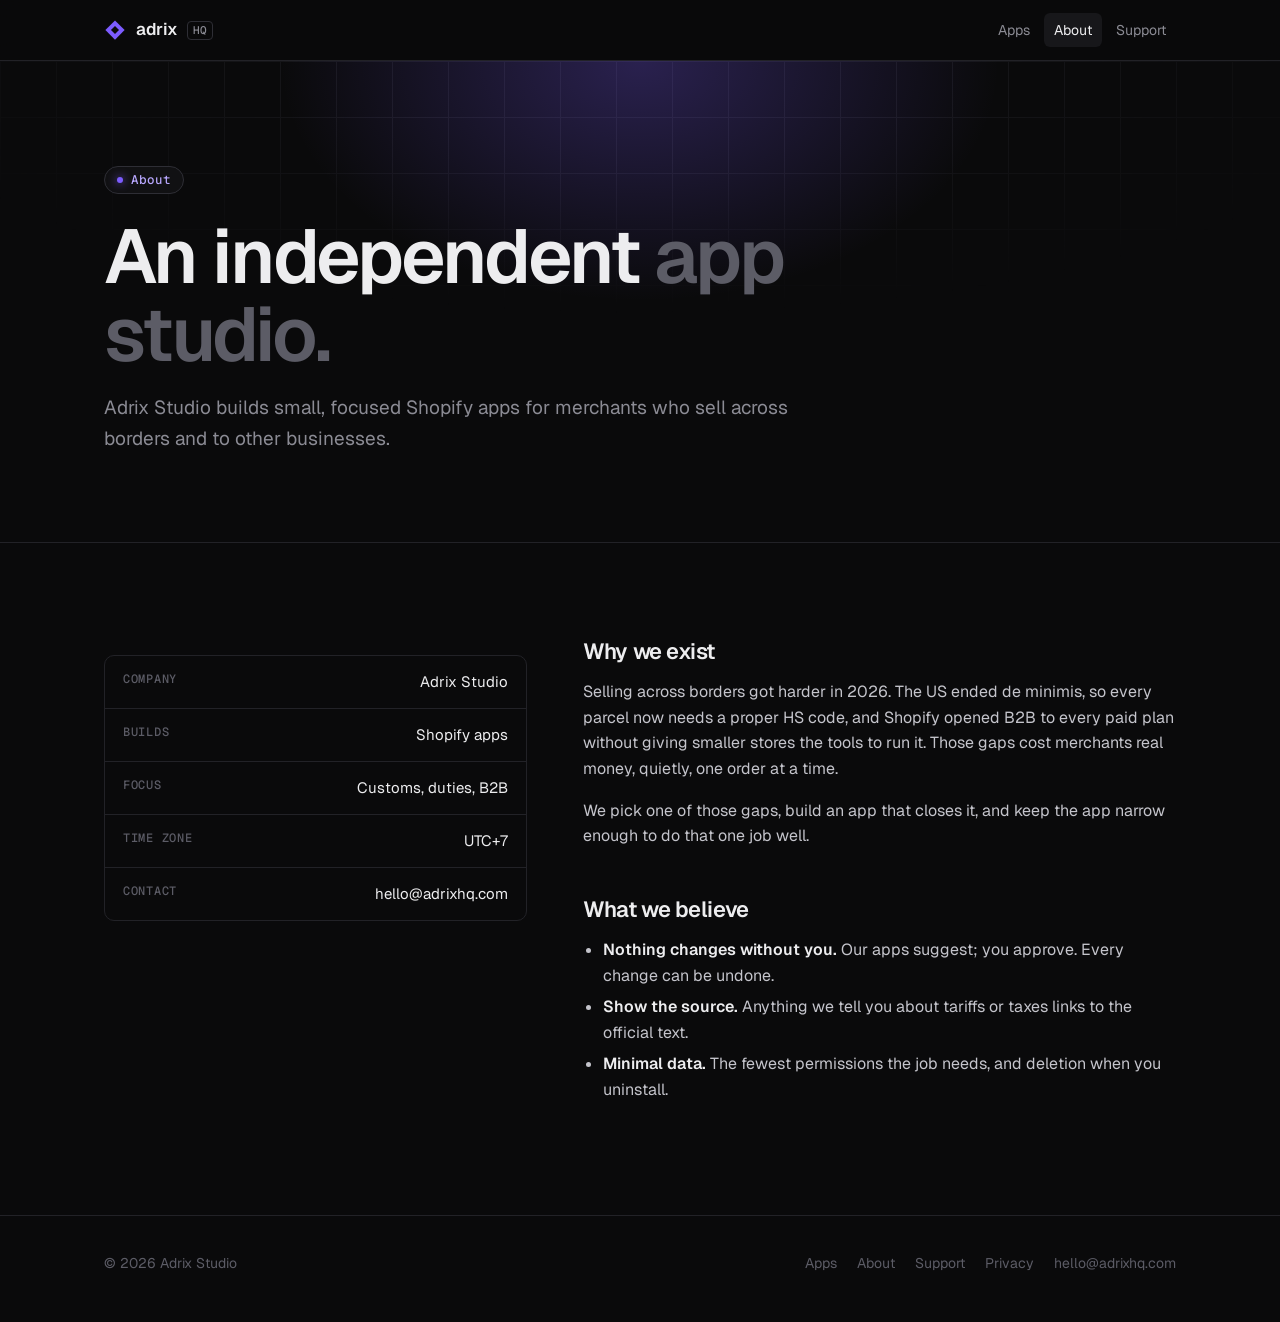
==== about/index.html @ ab9d9ade "Rebrand: dark Geist design, full menu, Apps, About and Support pages Replaces the default serif-on-c" ====
<!doctype html>
<html lang="en">
<head>
<meta charset="utf-8">
<meta name="viewport" content="width=device-width, initial-scale=1">
<title>About — Adrix</title>
<meta name="description" content="Adrix Studio is an independent studio building focused Shopify apps for cross-border and B2B merchants.">
<meta name="theme-color" content="#0a0a0b">
<link rel="icon" href="/favicon.svg" type="image/svg+xml">
<link rel="canonical" href="https://adrixhq.com/about/">
<meta property="og:title" content="About Adrix">
<meta property="og:description" content="Adrix Studio is an independent studio building focused Shopify apps for cross-border and B2B merchants.">
<meta property="og:url" content="https://adrixhq.com/about/">
<link rel="preconnect" href="https://fonts.googleapis.com">
<link rel="preconnect" href="https://fonts.gstatic.com" crossorigin>
<link href="https://fonts.googleapis.com/css2?family=Geist:wght@400;500;600&family=Geist+Mono:wght@500&display=swap" rel="stylesheet">
<link rel="stylesheet" href="/style.css">
</head>
<body><header class="site-header">
  <div class="wrap">
    <a class="logo" href="/"><svg viewBox="0 0 24 24" aria-hidden="true"><path d="M12 1.5 22.5 12 12 22.5 1.5 12Z" fill="#7c5cff"/><path d="M12 7.6 16.4 12 12 16.4 7.6 12Z" fill="#0a0a0b"/></svg>adrix<span class="hq">HQ</span></a>
    <nav class="nav">
      <a href="/apps/">Apps</a>
      <a href="/about/" aria-current="page">About</a>
      <a href="/support/">Support</a>
    </nav>
  </div>
</header>
<main>
<div class="hero">
  <div class="wrap">
    <span class="eyebrow">About</span>
    <h1>An independent <span class="dim">app studio.</span></h1>
    <p class="lede">Adrix Studio builds small, focused Shopify apps for merchants who sell across borders and to other businesses.</p>
  </div>
</div>
<section>
  <div class="wrap about-grid">
    <dl class="facts">
      <div><dt>Company</dt><dd>Adrix Studio</dd></div>
      <div><dt>Builds</dt><dd>Shopify apps</dd></div>
      <div><dt>Focus</dt><dd>Customs, duties, B2B</dd></div>
      <div><dt>Time zone</dt><dd>UTC+7</dd></div>
      <div><dt>Contact</dt><dd><a href="mailto:hello@adrixhq.com">hello@adrixhq.com</a></dd></div>
    </dl>
    <div class="prose">
      <h2 style="margin-top:0">Why we exist</h2>
      <p>Selling across borders got harder in 2026. The US ended de minimis, so every parcel now needs a proper HS code, and Shopify opened B2B to every paid plan without giving smaller stores the tools to run it. Those gaps cost merchants real money, quietly, one order at a time.</p>
      <p>We pick one of those gaps, build an app that closes it, and keep the app narrow enough to do that one job well.</p>
      <h2>What we believe</h2>
      <ul>
        <li><strong>Nothing changes without you.</strong> Our apps suggest; you approve. Every change can be undone.</li>
        <li><strong>Show the source.</strong> Anything we tell you about tariffs or taxes links to the official text.</li>
        <li><strong>Minimal data.</strong> The fewest permissions the job needs, and deletion when you uninstall.</li>
      </ul>
    </div>
  </div>
</section>
</main>
<footer class="site-footer">
  <div class="wrap">
    <span>© 2026 Adrix Studio</span>
    <nav>
      <a href="/apps/">Apps</a>
      <a href="/about/">About</a>
      <a href="/support/">Support</a>
      <a href="/privacy/hs-duty-check/">Privacy</a>
      <a href="mailto:hello@adrixhq.com">hello@adrixhq.com</a>
    </nav>
  </div>
</footer>
</body>
</html>
---- style.css ----
/* Adrix — dark-first, one electric accent, Geist + Geist Mono.
   Tokens first; every color on the site comes from here. */
:root {
  --bg: #0a0a0b;
  --surface: #111113;
  --surface-2: #17171a;
  --line: #222227;
  --line-strong: #2e2e35;
  --ink: #ededef;
  --muted: #8b8b94;
  --faint: #5c5c66;
  --accent: #7c5cff;
  --accent-ink: #b9a8ff;
  --accent-glow: rgba(124, 92, 255, 0.28);
  --ok: #3dd68c;
  --warn: #f5a524;
  --bad: #f2555a;
  --radius: 10px;
  --max: 1120px;
  --sans: "Geist", ui-sans-serif, system-ui, -apple-system, "Segoe UI", sans-serif;
  --mono: "Geist Mono", ui-monospace, "SF Mono", Menlo, monospace;
  color-scheme: dark;
}

* { box-sizing: border-box; }
html { -webkit-text-size-adjust: 100%; }

body {
  margin: 0;
  background: var(--bg);
  color: var(--ink);
  font: 16px/1.6 var(--sans);
  -webkit-font-smoothing: antialiased;
}

a { color: inherit; text-decoration: none; }
::selection { background: var(--accent); color: #fff; }

.wrap {
  max-width: var(--max);
  margin: 0 auto;
  padding: 0 24px;
}

/* ---------- header ---------- */
.site-header {
  position: sticky;
  top: 0;
  z-index: 10;
  background: rgba(10, 10, 11, 0.72);
  backdrop-filter: saturate(160%) blur(12px);
  -webkit-backdrop-filter: saturate(160%) blur(12px);
  border-bottom: 1px solid var(--line);
}
.site-header .wrap {
  display: flex;
  align-items: center;
  justify-content: space-between;
  height: 60px;
}
.logo {
  display: inline-flex;
  align-items: center;
  gap: 10px;
  font-weight: 600;
  font-size: 17px;
  letter-spacing: -0.02em;
}
.logo svg { width: 22px; height: 22px; }
.logo .hq {
  font: 500 11px/1 var(--mono);
  color: var(--muted);
  border: 1px solid var(--line-strong);
  border-radius: 4px;
  padding: 3px 5px;
}
.nav { display: flex; gap: 4px; }
.nav a {
  font-size: 14px;
  color: var(--muted);
  padding: 6px 10px;
  border-radius: 6px;
  transition: color .15s, background .15s;
}
.nav a:hover, .nav a[aria-current="page"] { color: var(--ink); background: var(--surface-2); }

/* ---------- hero ---------- */
.hero {
  position: relative;
  padding: 104px 0 88px;
  overflow: hidden;
  border-bottom: 1px solid var(--line);
}
.hero::before {
  /* hairline grid, fading out from the top */
  content: "";
  position: absolute;
  inset: 0;
  background-image:
    linear-gradient(var(--line) 1px, transparent 1px),
    linear-gradient(90deg, var(--line) 1px, transparent 1px);
  background-size: 56px 56px;
  mask-image: radial-gradient(ellipse 80% 70% at 50% 0%, #000 30%, transparent 75%);
  -webkit-mask-image: radial-gradient(ellipse 80% 70% at 50% 0%, #000 30%, transparent 75%);
  opacity: .55;
  pointer-events: none;
}
.hero::after {
  content: "";
  position: absolute;
  top: -240px;
  left: 50%;
  width: 720px;
  height: 480px;
  transform: translateX(-50%);
  background: radial-gradient(closest-side, var(--accent-glow), transparent);
  pointer-events: none;
}
.hero .wrap { position: relative; z-index: 1; }

.eyebrow {
  display: inline-flex;
  align-items: center;
  gap: 8px;
  font: 500 12.5px/1 var(--mono);
  color: var(--accent-ink);
  border: 1px solid var(--line-strong);
  background: var(--surface);
  border-radius: 999px;
  padding: 7px 12px;
}
.eyebrow::before {
  content: "";
  width: 6px;
  height: 6px;
  border-radius: 50%;
  background: var(--accent);
  box-shadow: 0 0 10px var(--accent);
}

h1, h2, h3 { letter-spacing: -0.035em; font-weight: 600; margin: 0; }
h1 {
  font-size: clamp(40px, 7vw, 76px);
  line-height: 1.02;
  margin: 24px 0 20px;
  max-width: 15ch;
}
h1 .dim { color: var(--faint); }
h2 { font-size: clamp(28px, 4vw, 40px); line-height: 1.1; }
h3 { font-size: 17px; letter-spacing: -0.015em; line-height: 1.3; }

.lede {
  font-size: clamp(17px, 2vw, 19px);
  color: var(--muted);
  max-width: 58ch;
  margin: 0;
}

.actions { display: flex; flex-wrap: wrap; gap: 12px; margin-top: 36px; }
.btn {
  display: inline-flex;
  align-items: center;
  gap: 8px;
  height: 42px;
  padding: 0 18px;
  border-radius: 8px;
  font-size: 15px;
  font-weight: 500;
  border: 1px solid var(--line-strong);
  background: var(--surface);
  transition: border-color .15s, background .15s, transform .15s;
}
.btn:hover { border-color: var(--faint); background: var(--surface-2); }
.btn-primary {
  background: var(--ink);
  color: var(--bg);
  border-color: var(--ink);
}
.btn-primary:hover { background: #fff; border-color: #fff; }
.btn .arrow { transition: transform .15s; }
.btn:hover .arrow { transform: translateX(3px); }

/* ---------- terminal card ---------- */
.term {
  margin-top: 64px;
  border: 1px solid var(--line-strong);
  border-radius: 12px;
  background: linear-gradient(180deg, var(--surface-2), var(--surface));
  box-shadow: 0 30px 80px -30px rgba(0, 0, 0, .8), 0 0 0 1px rgba(255, 255, 255, .02) inset;
  font: 13.5px/1.7 var(--mono);
  overflow: hidden;
}
.term-bar {
  display: flex;
  align-items: center;
  gap: 8px;
  padding: 11px 14px;
  border-bottom: 1px solid var(--line);
  color: var(--faint);
  font-size: 12px;
}
.term-bar i { width: 10px; height: 10px; border-radius: 50%; background: var(--line-strong); }
.term-bar span { margin-left: 8px; }
.term-body { padding: 18px 20px 20px; overflow-x: auto; }
.term-row {
  display: grid;
  grid-template-columns: 1fr auto auto;
  gap: 24px;
  white-space: nowrap;
  padding: 2px 0;
}
.term-row .code { color: var(--muted); }
.term-row b { font-weight: 500; text-align: right; min-width: 4ch; }
.term .prompt { color: var(--faint); }
.term .prompt::before { content: "$ "; color: var(--accent); }
.term hr { border: 0; border-top: 1px dashed var(--line-strong); margin: 10px 0; }

.st { display: inline-flex; align-items: center; gap: 8px; }
.st::before { content: ""; width: 7px; height: 7px; border-radius: 2px; background: var(--faint); }
.st.ok::before { background: var(--ok); }
.st.warn::before { background: var(--warn); }
.st.bad::before { background: var(--bad); }
.st.ok { color: var(--ok); }
.st.warn { color: var(--warn); }
.st.bad { color: var(--bad); }

/* ---------- sections ---------- */
section { padding: 96px 0; border-bottom: 1px solid var(--line); }
.label {
  font: 500 12.5px/1 var(--mono);
  color: var(--accent-ink);
  text-transform: uppercase;
  letter-spacing: .08em;
  margin: 0 0 16px;
}
.section-head { max-width: 640px; margin-bottom: 48px; }
.section-head p { color: var(--muted); font-size: 17px; margin: 14px 0 0; }

.grid {
  display: grid;
  grid-template-columns: repeat(auto-fit, minmax(240px, 1fr));
  border: 1px solid var(--line);
  border-radius: var(--radius);
  overflow: hidden;
  gap: 1px;
  background: var(--line);
}
.cell {
  background: var(--bg);
  padding: 28px 24px 30px;
}
.cell .num {
  display: block;
  font: 500 12.5px/1 var(--mono);
  color: var(--faint);
  margin-bottom: 36px;
}
.cell p { color: var(--muted); margin: 10px 0 0; font-size: 15px; }

/* app card */
.app-card {
  display: grid;
  grid-template-columns: 1.1fr 1fr;
  gap: 40px;
  align-items: center;
  border: 1px solid var(--line);
  border-radius: 14px;
  padding: 36px;
  background: var(--surface);
  transition: border-color .2s, transform .2s;
}
.app-card:hover { border-color: var(--accent); }
.app-card p { color: var(--muted); margin: 12px 0 20px; }
.app-card h3 { font-size: 26px; letter-spacing: -0.03em; }
.more { font-size: 14px; font-weight: 500; color: var(--accent-ink); }
.tag {
  display: inline-block;
  font: 500 11.5px/1 var(--mono);
  color: var(--warn);
  border: 1px solid rgba(245, 165, 36, .35);
  background: rgba(245, 165, 36, .08);
  border-radius: 4px;
  padding: 5px 7px;
  margin-bottom: 18px;
}
.app-card .term { margin: 0; }

/* steps */
.steps { list-style: none; margin: 0; padding: 0; counter-reset: s; border-top: 1px solid var(--line); }
.steps li {
  counter-increment: s;
  display: grid;
  grid-template-columns: 80px 1fr;
  gap: 16px;
  padding: 26px 0;
  border-bottom: 1px solid var(--line);
}
.steps li::before {
  content: "0" counter(s);
  font: 500 13px/1.6 var(--mono);
  color: var(--accent-ink);
}
.steps p { color: var(--muted); margin: 6px 0 0; max-width: 62ch; }

/* callout */
.callout {
  position: relative;
  overflow: hidden;
  border: 1px solid var(--line-strong);
  border-radius: 16px;
  padding: 56px 40px;
  background:
    radial-gradient(600px 240px at 100% 0%, var(--accent-glow), transparent 70%),
    var(--surface);
}
.callout p { color: var(--muted); max-width: 56ch; margin: 14px 0 0; }
.fine { color: var(--faint); font-size: 13.5px; margin-top: 24px; max-width: 80ch; }

/* ---------- prose (privacy, support) ---------- */
.page { padding: 72px 0 96px; }
.prose { max-width: 720px; }
.prose h1 { font-size: clamp(34px, 5vw, 48px); max-width: none; margin: 18px 0 8px; }
.prose .meta { font: 500 13px/1 var(--mono); color: var(--faint); margin: 0 0 40px; }
.prose h2 { font-size: 22px; letter-spacing: -0.02em; margin: 48px 0 12px; }
.prose p, .prose li { color: #c4c4cb; }
.prose ul { padding-left: 20px; }
.prose li { margin: 6px 0; }
.prose a { color: var(--accent-ink); text-decoration: underline; text-underline-offset: 3px; text-decoration-color: rgba(185, 168, 255, .4); }
.prose strong { color: var(--ink); font-weight: 600; }
.table-wrap { overflow-x: auto; border: 1px solid var(--line); border-radius: var(--radius); margin: 16px 0; }
.prose table { width: 100%; border-collapse: collapse; font-size: 15px; }
.prose th, .prose td { text-align: left; vertical-align: top; padding: 12px 16px; border-bottom: 1px solid var(--line); }
.prose tr:last-child td { border-bottom: 0; }
.prose th { font: 500 12px/1.4 var(--mono); color: var(--muted); text-transform: uppercase; letter-spacing: .06em; background: var(--surface); }

/* support contact */
.contact {
  display: grid;
  grid-template-columns: repeat(auto-fit, minmax(220px, 1fr));
  gap: 1px;
  background: var(--line);
  border: 1px solid var(--line);
  border-radius: var(--radius);
  overflow: hidden;
  margin: 32px 0 8px;
}
.contact > div { background: var(--surface); padding: 22px 22px 24px; }
.contact .k { font: 500 12px/1 var(--mono); color: var(--faint); text-transform: uppercase; letter-spacing: .06em; }
.contact .v { margin-top: 12px; font-size: 17px; font-weight: 500; color: var(--ink); }
.contact .v a { color: var(--ink); text-decoration: none; }
.contact .v a:hover { color: var(--accent-ink); }
.faq details { border-bottom: 1px solid var(--line); padding: 18px 0; }
.faq details:first-of-type { border-top: 1px solid var(--line); }
.faq summary { cursor: pointer; font-weight: 500; color: var(--ink); list-style: none; display: flex; justify-content: space-between; gap: 16px; }
.faq summary::-webkit-details-marker { display: none; }
.faq summary::after { content: "+"; font-family: var(--mono); color: var(--faint); }
.faq details[open] summary::after { content: "−"; }
.faq details p { margin: 10px 0 0; }

/* ---------- footer ---------- */
.site-footer { padding: 36px 0 48px; color: var(--faint); font-size: 14px; }
.site-footer .wrap { display: flex; flex-wrap: wrap; gap: 16px; justify-content: space-between; align-items: center; }
.site-footer nav { display: flex; flex-wrap: wrap; gap: 20px; }
.site-footer a:hover { color: var(--ink); }

/* ---------- small screens ---------- */
@media (max-width: 760px) {
  .hero { padding: 72px 0 64px; }
  section { padding: 72px 0; }
  .app-card { grid-template-columns: 1fr; padding: 24px; gap: 28px; }
  .steps li { grid-template-columns: 44px 1fr; }
  .callout { padding: 36px 22px; }
  .hide-sm { display: none; }
  .term-row { gap: 14px; }
}

@media (prefers-reduced-motion: reduce) {
  * { transition: none !important; }
}

/* ---------- app list ---------- */
.app-list {
  display: grid;
  grid-template-columns: repeat(auto-fit, minmax(280px, 1fr));
  gap: 16px;
  margin-top: 16px;
}
.app-mini {
  display: flex;
  flex-direction: column;
  border: 1px solid var(--line);
  border-radius: 14px;
  padding: 28px;
  background: var(--surface);
}
.app-mini p { color: var(--muted); font-size: 15px; margin: 10px 0 0; flex: 1; }
.app-mini h3 { font-size: 20px; letter-spacing: -0.025em; }
.app-mini .tag { align-self: flex-start; }
.tag.dev { color: var(--muted); border-color: var(--line-strong); background: var(--surface-2); }

/* ---------- about ---------- */
.about-grid { display: grid; grid-template-columns: 1fr 1.4fr; gap: 56px; align-items: start; }
.about-grid .prose { max-width: none; }
.facts { border: 1px solid var(--line); border-radius: var(--radius); overflow: hidden; }
.facts div { display: flex; justify-content: space-between; gap: 16px; padding: 14px 18px; border-bottom: 1px solid var(--line); font-size: 15px; }
.facts div:last-child { border-bottom: 0; }
.facts dt { font: 500 12px/1.6 var(--mono); color: var(--faint); text-transform: uppercase; letter-spacing: .06em; margin: 0; }
.facts dd { margin: 0; color: var(--ink); text-align: right; }
@media (max-width: 760px) { .about-grid { grid-template-columns: 1fr; gap: 32px; } }
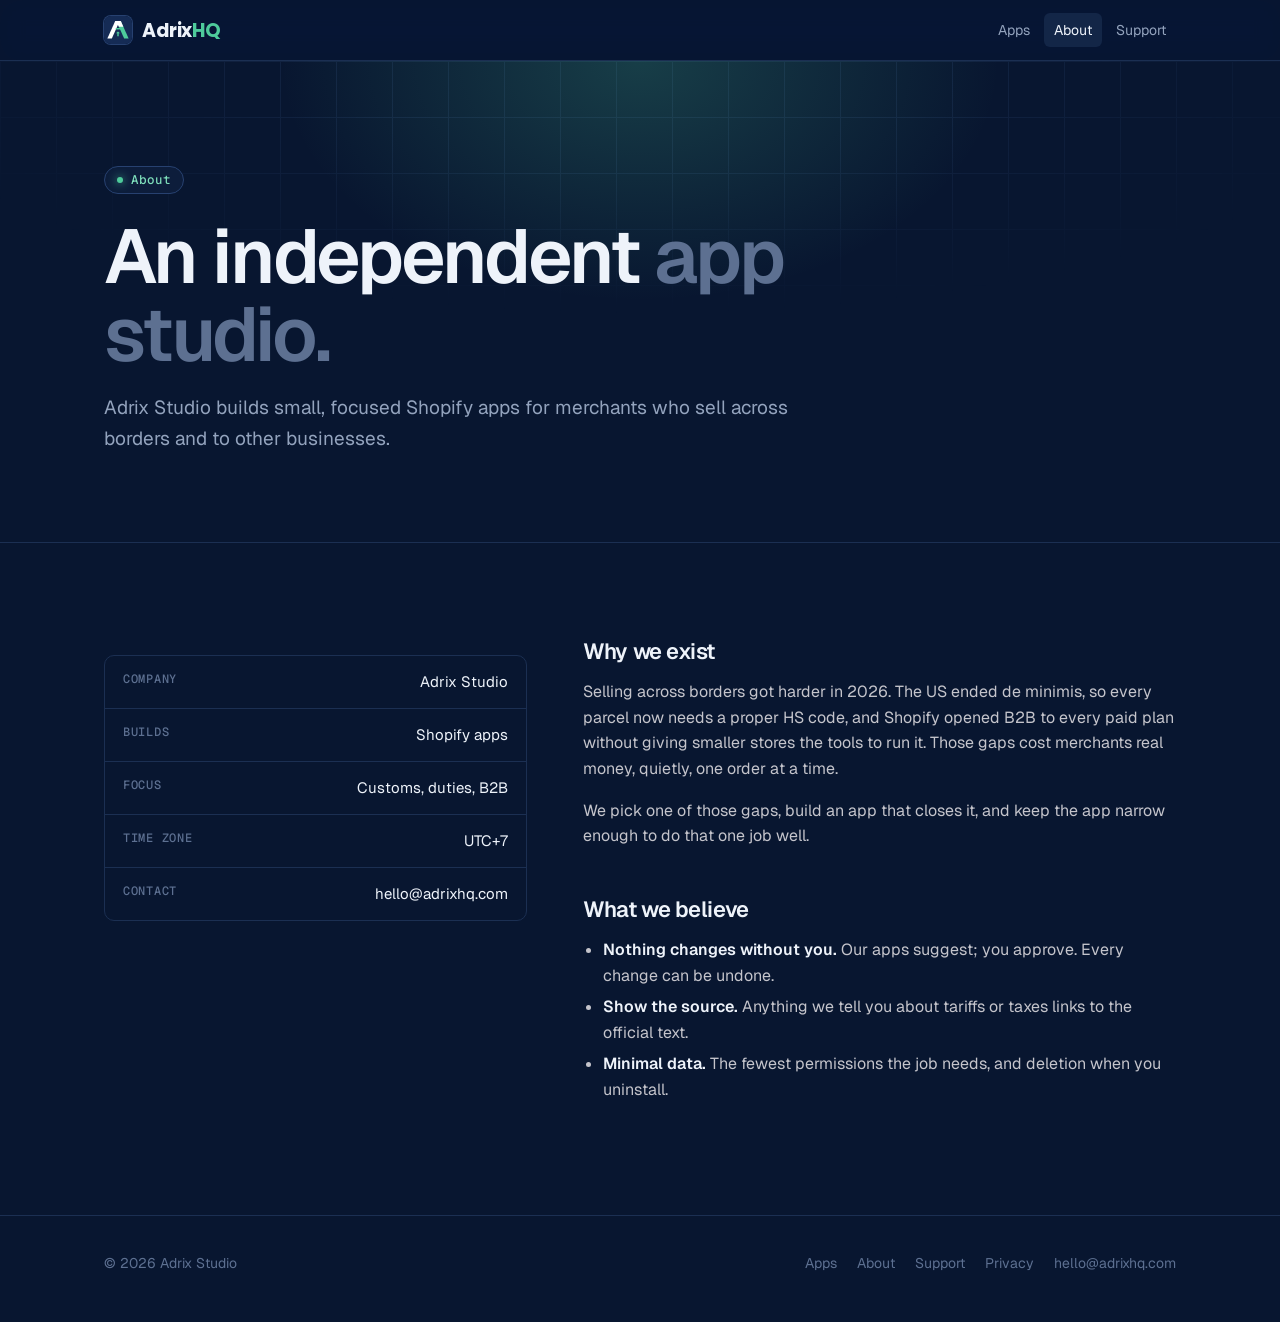
==== commit b42b44e5: "Take the AdrixHQ logo's navy and mint as the site palette The mark is redrawn as SVG from the logo c" ====
--- a/about/index.html
+++ b/about/index.html
@@ -5,7 +5,7 @@
 <meta name="viewport" content="width=device-width, initial-scale=1">
 <title>About — Adrix</title>
 <meta name="description" content="Adrix Studio is an independent studio building focused Shopify apps for cross-border and B2B merchants.">
-<meta name="theme-color" content="#0a0a0b">
+<meta name="theme-color" content="#081630">
 <link rel="icon" href="/favicon.svg" type="image/svg+xml">
 <link rel="canonical" href="https://adrixhq.com/about/">
 <meta property="og:title" content="About Adrix">
@@ -13,12 +13,12 @@
 <meta property="og:url" content="https://adrixhq.com/about/">
 <link rel="preconnect" href="https://fonts.googleapis.com">
 <link rel="preconnect" href="https://fonts.gstatic.com" crossorigin>
-<link href="https://fonts.googleapis.com/css2?family=Geist:wght@400;500;600&family=Geist+Mono:wght@500&display=swap" rel="stylesheet">
+<link href="https://fonts.googleapis.com/css2?family=Geist:wght@400;500;600&family=Geist+Mono:wght@500&family=Poppins:wght@700&display=swap" rel="stylesheet">
 <link rel="stylesheet" href="/style.css">
 </head>
 <body><header class="site-header">
   <div class="wrap">
-    <a class="logo" href="/"><svg viewBox="0 0 24 24" aria-hidden="true"><path d="M12 1.5 22.5 12 12 22.5 1.5 12Z" fill="#7c5cff"/><path d="M12 7.6 16.4 12 12 16.4 7.6 12Z" fill="#0a0a0b"/></svg>adrix<span class="hq">HQ</span></a>
+    <a class="logo" href="/"><svg viewBox="0 0 100 100" aria-hidden="true"><rect width="100" height="100" rx="22" fill="#152b55"/><path d="M44 18h16l28 62H72z" fill="#4ecb9b"/><path d="M40 18h16L28 80H12z" fill="#fff"/><path d="M44 18h16l9 20H53z" fill="#fff"/><path d="M42 43h16v3.5a2 2 0 0 1-4 0 2 2 0 0 1-4 0 2 2 0 0 1-4 0 2 2 0 0 1-4 0z" fill="#4ecb9b"/><path d="M50 55l7 7h-4.5v10h-5V62H43z" fill="#4ecb9b"/></svg><span>Adrix<b>HQ</b></span></a>
     <nav class="nav">
       <a href="/apps/">Apps</a>
       <a href="/about/" aria-current="page">About</a>
--- a/style.css
+++ b/style.css
@@ -1,17 +1,17 @@
-/* Adrix — dark-first, one electric accent, Geist + Geist Mono.
+/* AdrixHQ — deep navy ground, mint accent (from the logo), Geist + Geist Mono.
    Tokens first; every color on the site comes from here. */
 :root {
-  --bg: #0a0a0b;
-  --surface: #111113;
-  --surface-2: #17171a;
-  --line: #222227;
-  --line-strong: #2e2e35;
-  --ink: #ededef;
-  --muted: #8b8b94;
-  --faint: #5c5c66;
-  --accent: #7c5cff;
-  --accent-ink: #b9a8ff;
-  --accent-glow: rgba(124, 92, 255, 0.28);
+  --bg: #081630;
+  --surface: #0d1d3b;
+  --surface-2: #132647;
+  --line: #1b2f52;
+  --line-strong: #274170;
+  --ink: #eef3fa;
+  --muted: #93a3bd;
+  --faint: #5d7091;
+  --accent: #4ecb9b;
+  --accent-ink: #7fe0bc;
+  --accent-glow: rgba(78, 203, 155, 0.22);
   --ok: #3dd68c;
   --warn: #f5a524;
   --bad: #f2555a;
@@ -34,7 +34,7 @@
 }
 
 a { color: inherit; text-decoration: none; }
-::selection { background: var(--accent); color: #fff; }
+::selection { background: var(--accent); color: var(--bg); }
 
 .wrap {
   max-width: var(--max);
@@ -47,7 +47,7 @@
   position: sticky;
   top: 0;
   z-index: 10;
-  background: rgba(10, 10, 11, 0.72);
+  background: rgba(8, 22, 48, 0.75);
   backdrop-filter: saturate(160%) blur(12px);
   -webkit-backdrop-filter: saturate(160%) blur(12px);
   border-bottom: 1px solid var(--line);
@@ -62,18 +62,10 @@
   display: inline-flex;
   align-items: center;
   gap: 10px;
-  font-weight: 600;
-  font-size: 17px;
-  letter-spacing: -0.02em;
-}
-.logo svg { width: 22px; height: 22px; }
-.logo .hq {
-  font: 500 11px/1 var(--mono);
-  color: var(--muted);
-  border: 1px solid var(--line-strong);
-  border-radius: 4px;
-  padding: 3px 5px;
-}
+}
+.logo svg { width: 28px; height: 28px; border-radius: 7px; box-shadow: 0 0 0 1px var(--line-strong); }
+.logo span { font: 700 19px/1 "Poppins", var(--sans); letter-spacing: -0.02em; }
+.logo b { font-weight: 700; color: var(--accent); }
 .nav { display: flex; gap: 4px; }
 .nav a {
   font-size: 14px;
@@ -172,11 +164,12 @@
 }
 .btn:hover { border-color: var(--faint); background: var(--surface-2); }
 .btn-primary {
-  background: var(--ink);
-  color: var(--bg);
-  border-color: var(--ink);
-}
-.btn-primary:hover { background: #fff; border-color: #fff; }
+  background: var(--accent);
+  color: #062016;
+  border-color: var(--accent);
+  font-weight: 600;
+}
+.btn-primary:hover { background: var(--accent-ink); border-color: var(--accent-ink); }
 .btn .arrow { transition: transform .15s; }
 .btn:hover .arrow { transform: translateX(3px); }
 
@@ -325,7 +318,7 @@
 .prose p, .prose li { color: #c4c4cb; }
 .prose ul { padding-left: 20px; }
 .prose li { margin: 6px 0; }
-.prose a { color: var(--accent-ink); text-decoration: underline; text-underline-offset: 3px; text-decoration-color: rgba(185, 168, 255, .4); }
+.prose a { color: var(--accent-ink); text-decoration: underline; text-underline-offset: 3px; text-decoration-color: rgba(127, 224, 188, .4); }
 .prose strong { color: var(--ink); font-weight: 600; }
 .table-wrap { overflow-x: auto; border: 1px solid var(--line); border-radius: var(--radius); margin: 16px 0; }
 .prose table { width: 100%; border-collapse: collapse; font-size: 15px; }
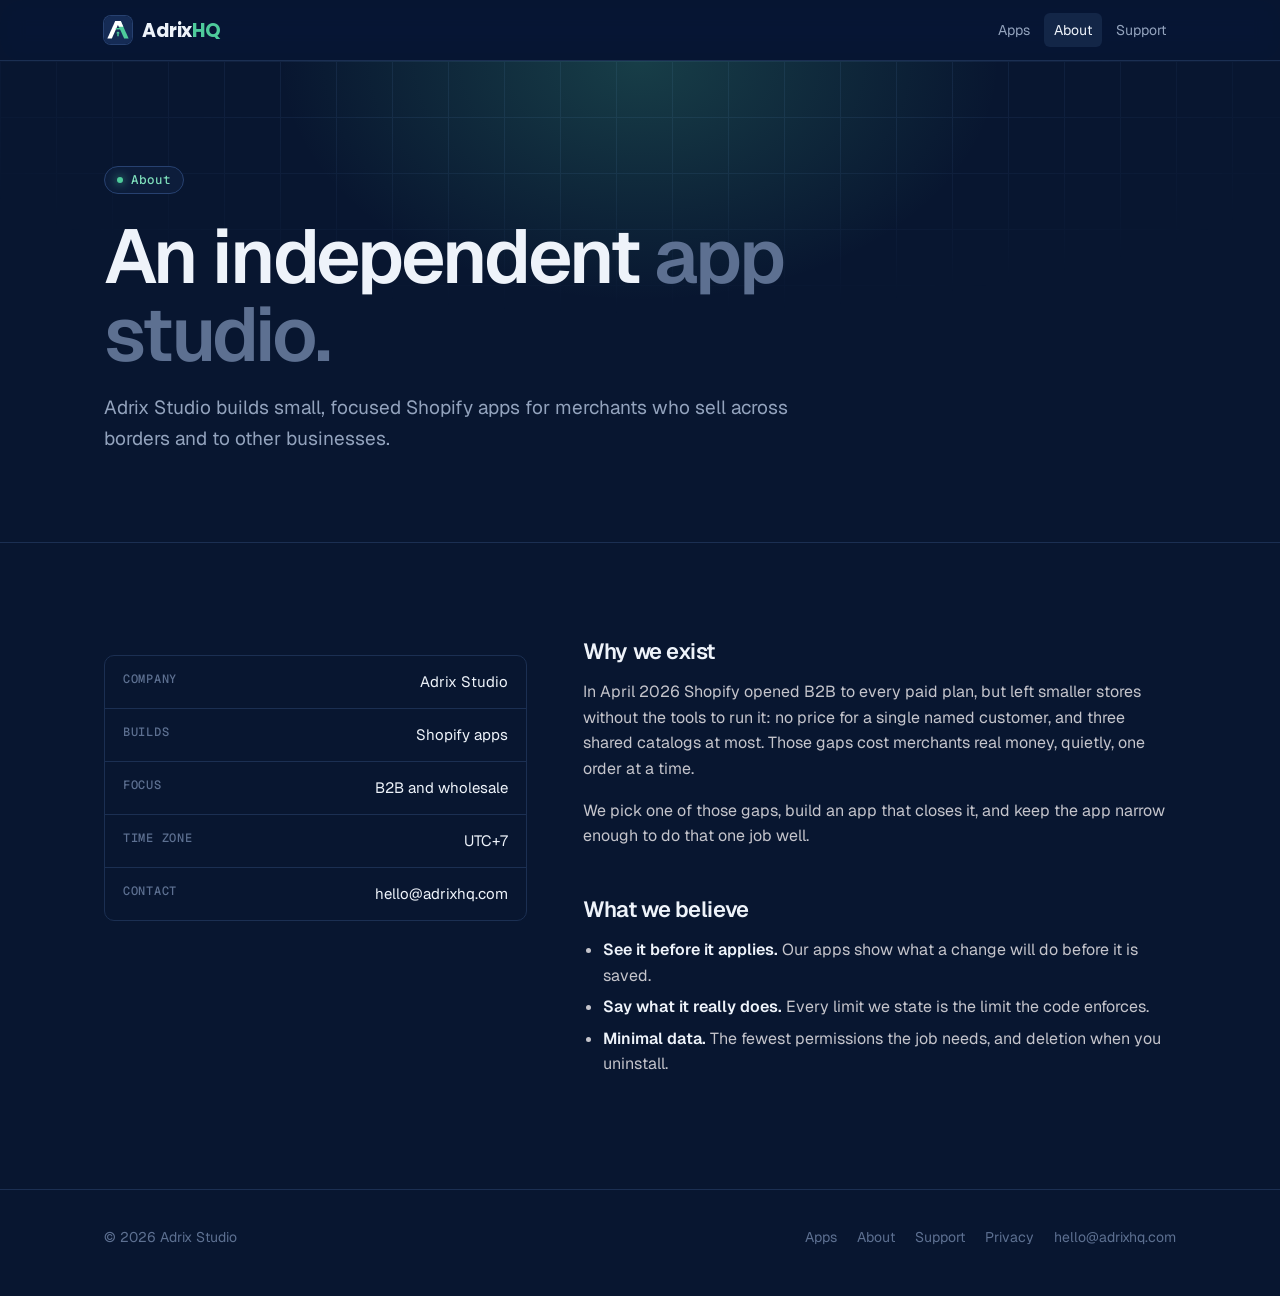
==== commit 2360efce: "Show only Adrix B2B Pricing, and rebuild its page around the app's screens Drops the comparison with" ====
--- a/about/index.html
+++ b/about/index.html
@@ -39,18 +39,18 @@
     <dl class="facts">
       <div><dt>Company</dt><dd>Adrix Studio</dd></div>
       <div><dt>Builds</dt><dd>Shopify apps</dd></div>
-      <div><dt>Focus</dt><dd>Customs, duties, B2B</dd></div>
+      <div><dt>Focus</dt><dd>B2B and wholesale</dd></div>
       <div><dt>Time zone</dt><dd>UTC+7</dd></div>
       <div><dt>Contact</dt><dd><a href="mailto:hello@adrixhq.com">hello@adrixhq.com</a></dd></div>
     </dl>
     <div class="prose">
       <h2 style="margin-top:0">Why we exist</h2>
-      <p>Selling across borders got harder in 2026. The US ended de minimis, so every parcel now needs a proper HS code, and Shopify opened B2B to every paid plan without giving smaller stores the tools to run it. Those gaps cost merchants real money, quietly, one order at a time.</p>
+      <p>In April 2026 Shopify opened B2B to every paid plan, but left smaller stores without the tools to run it: no price for a single named customer, and three shared catalogs at most. Those gaps cost merchants real money, quietly, one order at a time.</p>
       <p>We pick one of those gaps, build an app that closes it, and keep the app narrow enough to do that one job well.</p>
       <h2>What we believe</h2>
       <ul>
-        <li><strong>Nothing changes without you.</strong> Our apps suggest; you approve. Every change can be undone.</li>
-        <li><strong>Show the source.</strong> Anything we tell you about tariffs or taxes links to the official text.</li>
+        <li><strong>See it before it applies.</strong> Our apps show what a change will do before it is saved.</li>
+        <li><strong>Say what it really does.</strong> Every limit we state is the limit the code enforces.</li>
         <li><strong>Minimal data.</strong> The fewest permissions the job needs, and deletion when you uninstall.</li>
       </ul>
     </div>
@@ -64,7 +64,7 @@
       <a href="/apps/">Apps</a>
       <a href="/about/">About</a>
       <a href="/support/">Support</a>
-      <a href="/privacy/hs-duty-check/">Privacy</a>
+      <a href="https://b2b-tier-pricing.web.app/privacy">Privacy</a>
       <a href="mailto:hello@adrixhq.com">hello@adrixhq.com</a>
     </nav>
   </div>
--- a/style.css
+++ b/style.css
@@ -204,6 +204,8 @@
 }
 .term-row .code { color: var(--muted); }
 .term-row b { font-weight: 500; text-align: right; min-width: 4ch; }
+.term-note { color: var(--muted); white-space: normal; padding: 2px 0 6px 15px; }
+.term-row .st { white-space: normal; word-break: break-all; }
 .term .prompt { color: var(--faint); }
 .term .prompt::before { content: "$ "; color: var(--accent); }
 .term hr { border: 0; border-top: 1px dashed var(--line-strong); margin: 10px 0; }
@@ -389,6 +391,9 @@
 .app-mini p { color: var(--muted); font-size: 15px; margin: 10px 0 0; flex: 1; }
 .app-mini h3 { font-size: 20px; letter-spacing: -0.025em; }
 .app-mini .tag { align-self: flex-start; }
+a.app-mini { color: inherit; text-decoration: none; transition: border-color .15s; }
+a.app-mini:hover { border-color: var(--accent); }
+a.app-mini .more { margin-top: 16px; }
 .tag.dev { color: var(--muted); border-color: var(--line-strong); background: var(--surface-2); }
 
 /* ---------- about ---------- */
@@ -400,3 +405,80 @@
 .facts dt { font: 500 12px/1.6 var(--mono); color: var(--faint); text-transform: uppercase; letter-spacing: .06em; margin: 0; }
 .facts dd { margin: 0; color: var(--ink); text-align: right; }
 @media (max-width: 760px) { .about-grid { grid-template-columns: 1fr; gap: 32px; } }
+
+/* ---------- product page: feature rows + app screen mockups ---------- */
+.hero-split { display: grid; grid-template-columns: 1fr 1.05fr; gap: 56px; align-items: center; }
+.hero-split .mock { margin-top: 0; }
+@media (max-width: 960px) { .hero-split { grid-template-columns: 1fr; gap: 40px; } }
+
+.pains { display: grid; grid-template-columns: repeat(3, 1fr); gap: 16px; margin-bottom: 32px; }
+.pain { border: 1px solid var(--line); border-radius: 14px; padding: 26px; background: var(--surface); }
+.pain .ico { width: 36px; height: 36px; border-radius: 10px; display: grid; place-items: center; background: rgba(239, 68, 68, .12); color: var(--bad); margin-bottom: 16px; }
+.pain .ico svg { width: 18px; height: 18px; }
+.pain p { color: var(--muted); font-size: 15px; margin: 8px 0 0; }
+@media (max-width: 860px) { .pains { grid-template-columns: 1fr; } }
+
+.feature { display: grid; grid-template-columns: 1fr 1.15fr; gap: 64px; align-items: center; padding: 56px 0; border-top: 1px solid var(--line); }
+.feature:first-of-type { border-top: 0; padding-top: 8px; }
+.feature.flip > .copy { order: 2; }
+.feature .copy .label { margin-bottom: 10px; }
+.feature .copy h3 { font-size: clamp(22px, 2.6vw, 28px); letter-spacing: -0.025em; line-height: 1.2; }
+.feature .copy p { color: var(--muted); margin: 14px 0 0; }
+.feature .copy ul { margin: 16px 0 0; padding: 0; list-style: none; }
+.feature .copy li { color: var(--muted); padding-left: 22px; position: relative; margin: 8px 0; font-size: 15px; }
+.feature .copy li::before { content: ""; position: absolute; left: 2px; top: .55em; width: 10px; height: 6px; border-left: 2px solid var(--accent); border-bottom: 2px solid var(--accent); transform: rotate(-45deg); }
+@media (max-width: 900px) { .feature, .feature.flip { grid-template-columns: 1fr; gap: 28px; } .feature.flip > .copy { order: 0; } }
+
+/* A simplified Shopify-admin screen, light like the real admin. */
+.mock { --m-ink: #303030; --m-muted: #616161; --m-line: #e3e3e3; --m-bg: #f1f1f1; --m-card: #fff;
+  border-radius: 14px; overflow: hidden; background: var(--m-bg); color: var(--m-ink);
+  font: 13px/1.45 -apple-system, BlinkMacSystemFont, "Segoe UI", Inter, sans-serif;
+  box-shadow: 0 30px 80px -30px rgba(0, 0, 0, .7), 0 0 0 1px rgba(255, 255, 255, .08); }
+.mock-bar { background: #1a1a1a; color: #e3e3e3; display: flex; align-items: center; gap: 8px; padding: 9px 14px; font-size: 12px; }
+.mock-bar i { width: 18px; height: 18px; border-radius: 5px; background: #152b55; display: grid; place-items: center; }
+.mock-bar i::after { content: ""; width: 8px; height: 8px; border-radius: 2px; background: #4ecb9b; }
+.mock-body { padding: 16px; display: grid; gap: 12px; }
+.mock-title { display: flex; align-items: center; justify-content: space-between; gap: 10px; font-weight: 650; font-size: 15px; }
+.mock-card { background: var(--m-card); border-radius: 10px; padding: 14px; box-shadow: 0 1px 0 rgba(0, 0, 0, .06), 0 0 0 1px rgba(0, 0, 0, .04); display: grid; gap: 10px; }
+.mock-card h4 { font-size: 13px; font-weight: 650; margin: 0; letter-spacing: 0; }
+.mbtn { display: inline-block; border-radius: 8px; padding: 5px 10px; font-size: 12px; font-weight: 550; background: #fff; box-shadow: inset 0 0 0 1px #d4d4d4, 0 1px 0 rgba(0,0,0,.05); color: var(--m-ink); white-space: nowrap; }
+.mbtn.pri { background: #303030; color: #fff; box-shadow: none; }
+.mbtns { display: flex; gap: 6px; flex-wrap: wrap; }
+.mfield { display: grid; gap: 4px; }
+.mfield > span { font-size: 12px; color: var(--m-ink); }
+.mfield .box { border: 1px solid #8a8a8a; border-radius: 8px; padding: 6px 9px; background: #fdfdfd; white-space: pre; font-family: inherit; min-height: 30px; }
+.mfield small { color: var(--m-muted); font-size: 11.5px; }
+.mtable { width: 100%; border-collapse: collapse; font-size: 12.5px; }
+.mtable th { text-align: left; font-weight: 550; color: var(--m-muted); background: #f7f7f7; padding: 7px 9px; border-bottom: 1px solid var(--m-line); }
+.mtable td { padding: 8px 9px; border-bottom: 1px solid var(--m-line); }
+.mtable tr:last-child td { border-bottom: 0; }
+.mtable a { color: #005bd3; text-decoration: none; }
+.mbadge { display: inline-block; border-radius: 8px; padding: 1px 8px; font-size: 12px; background: #e3e3e3; color: #4a4a4a; }
+.mbadge.ok { background: #cdfee1; color: #0c5132; }
+.mbanner { border-radius: 10px; padding: 10px 12px; display: grid; gap: 4px; font-size: 12.5px; }
+.mbanner b { font-weight: 650; }
+.mbanner.crit { background: #fee9e8; box-shadow: inset 3px 0 0 #e51c00; }
+.mbanner.warn { background: #fff1e3; box-shadow: inset 3px 0 0 #ffb800; }
+.mbanner.info { background: #eaf4ff; box-shadow: inset 3px 0 0 #0094d5; }
+.mcheck { display: flex; gap: 8px; align-items: flex-start; }
+.mcheck i { width: 16px; height: 16px; border-radius: 4px; background: #303030; flex: none; margin-top: 1px; position: relative; }
+.mcheck i::after { content: ""; position: absolute; left: 5px; top: 2px; width: 4px; height: 8px; border: solid #fff; border-width: 0 2px 2px 0; transform: rotate(45deg); }
+.msearch { border: 1px solid #b5b5b5; border-radius: 8px; padding: 5px 9px; color: var(--m-muted); }
+.mock-note { color: var(--faint); font-size: 12.5px; margin-top: 10px; text-align: center; }
+/* storefront cart */
+.mock.cart { font-size: 13.5px; }
+.cart-line { display: grid; grid-template-columns: 44px 1fr auto; gap: 12px; align-items: center; }
+.cart-line .thumb { width: 44px; height: 44px; border-radius: 8px; background: linear-gradient(135deg, #dfe6ee, #c9d3de); }
+.cart-line .t { font-weight: 550; }
+.cart-line .d { color: #1a7f4b; font-size: 12px; }
+.cart-line s { color: var(--m-muted); font-size: 12px; margin-right: 6px; }
+.cart-sum { display: grid; gap: 4px; border-top: 1px solid var(--m-line); padding-top: 10px; }
+.cart-sum div { display: flex; justify-content: space-between; }
+.cart-sum .tot { font-weight: 650; font-size: 15px; }
+
+.why { display: grid; grid-template-columns: repeat(3, 1fr); gap: 1px; background: var(--line); border: 1px solid var(--line); border-radius: 14px; overflow: hidden; }
+.why > div { background: var(--bg); padding: 28px; }
+.why .ico { width: 38px; height: 38px; border-radius: 10px; display: grid; place-items: center; background: rgba(78, 203, 155, .12); color: var(--accent); margin-bottom: 16px; }
+.why .ico svg { width: 19px; height: 19px; }
+.why p { color: var(--muted); font-size: 15px; margin: 8px 0 0; }
+@media (max-width: 860px) { .why { grid-template-columns: 1fr; } }
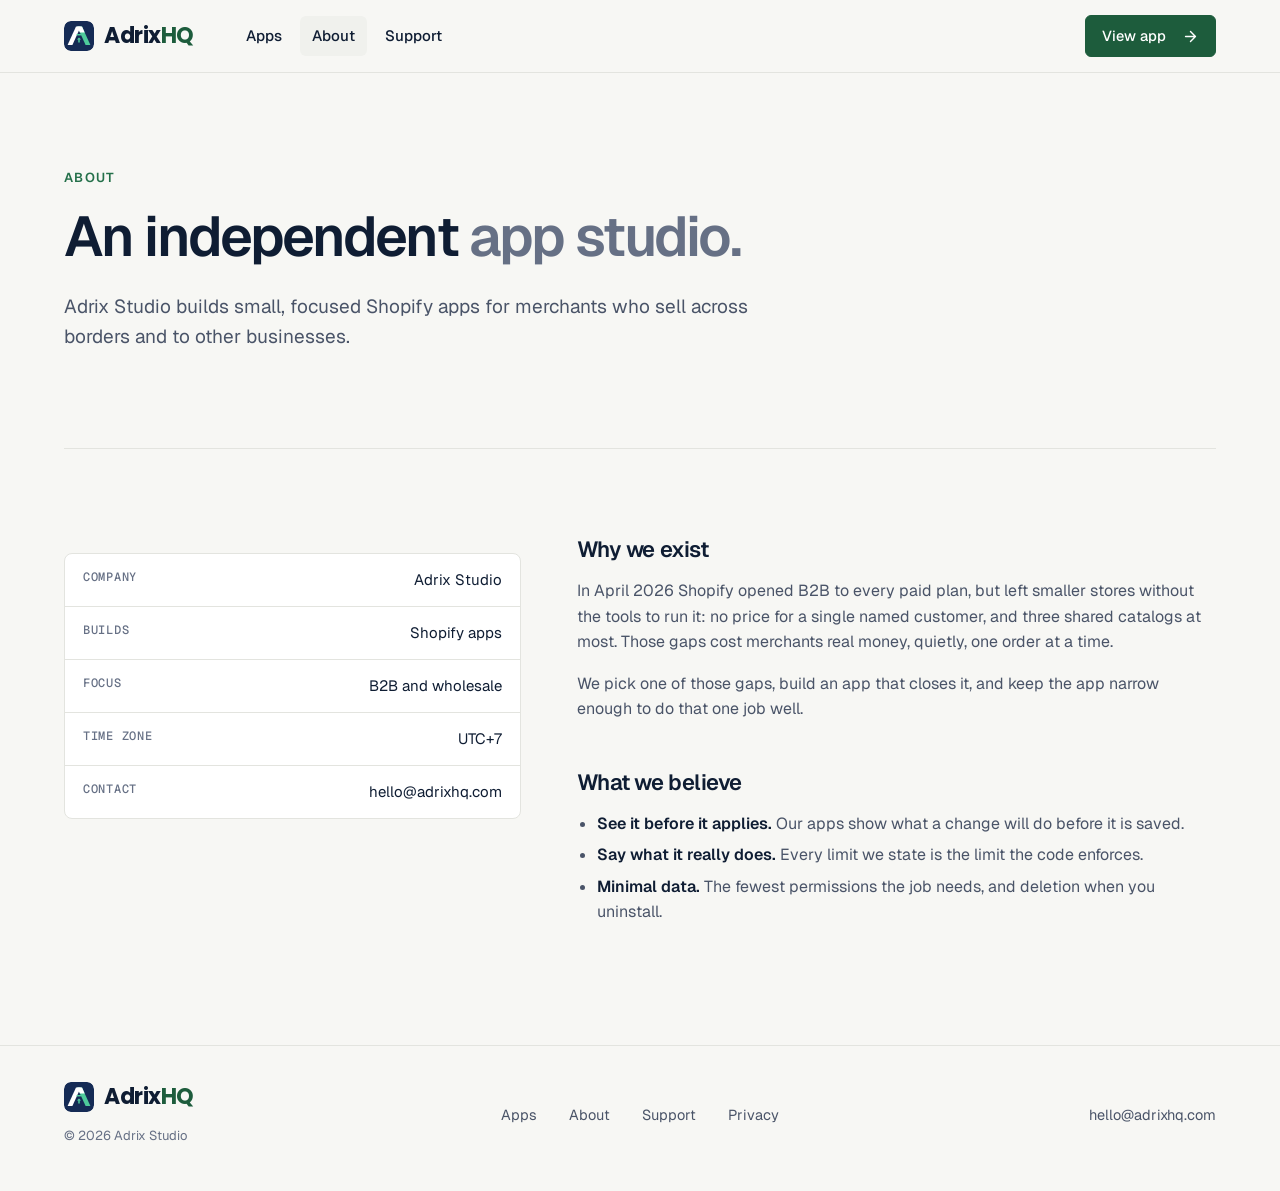
==== commit cb497454: "Move every page to the light theme The light theme is now the site's only theme: its tokens live in " ====
--- a/about/index.html
+++ b/about/index.html
@@ -5,7 +5,7 @@
 <meta name="viewport" content="width=device-width, initial-scale=1">
 <title>About — Adrix</title>
 <meta name="description" content="Adrix Studio is an independent studio building focused Shopify apps for cross-border and B2B merchants.">
-<meta name="theme-color" content="#081630">
+<meta name="theme-color" content="#f7f7f4">
 <link rel="icon" href="/favicon.svg" type="image/svg+xml">
 <link rel="canonical" href="https://adrixhq.com/about/">
 <meta property="og:title" content="About Adrix">
@@ -16,17 +16,19 @@
 <link href="https://fonts.googleapis.com/css2?family=Geist:wght@400;500;600&family=Geist+Mono:wght@500&family=Poppins:wght@700&display=swap" rel="stylesheet">
 <link rel="stylesheet" href="/style.css">
 </head>
-<body><header class="site-header">
+<body><a class="skip" href="#main">Skip to content</a>
+<header class="site-header">
   <div class="wrap">
     <a class="logo" href="/"><svg viewBox="0 0 100 100" aria-hidden="true"><rect width="100" height="100" rx="22" fill="#152b55"/><path d="M44 18h16l28 62H72z" fill="#4ecb9b"/><path d="M40 18h16L28 80H12z" fill="#fff"/><path d="M44 18h16l9 20H53z" fill="#fff"/><path d="M42 43h16v3.5a2 2 0 0 1-4 0 2 2 0 0 1-4 0 2 2 0 0 1-4 0 2 2 0 0 1-4 0z" fill="#4ecb9b"/><path d="M50 55l7 7h-4.5v10h-5V62H43z" fill="#4ecb9b"/></svg><span>Adrix<b>HQ</b></span></a>
-    <nav class="nav">
+    <nav class="nav" aria-label="Main">
       <a href="/apps/">Apps</a>
       <a href="/about/" aria-current="page">About</a>
       <a href="/support/">Support</a>
     </nav>
+    <a class="btn btn-primary btn-sm header-cta" href="/b2b-pricing/">View app<span class="sr-only">: Adrix B2B Pricing</span> <svg viewBox="0 0 24 24" fill="none" stroke="currentColor" stroke-width="2" stroke-linecap="round" stroke-linejoin="round" aria-hidden="true"><path d="M5 12h14M12 5l7 7-7 7"/></svg></a>
   </div>
 </header>
-<main>
+<main id="main">
 <div class="hero">
   <div class="wrap">
     <span class="eyebrow">About</span>
@@ -59,14 +61,17 @@
 </main>
 <footer class="site-footer">
   <div class="wrap">
-    <span>© 2026 Adrix Studio</span>
-    <nav>
+    <div>
+      <a class="logo" href="/"><svg viewBox="0 0 100 100" aria-hidden="true"><rect width="100" height="100" rx="22" fill="#152b55"/><path d="M44 18h16l28 62H72z" fill="#4ecb9b"/><path d="M40 18h16L28 80H12z" fill="#fff"/><path d="M44 18h16l9 20H53z" fill="#fff"/><path d="M42 43h16v3.5a2 2 0 0 1-4 0 2 2 0 0 1-4 0 2 2 0 0 1-4 0 2 2 0 0 1-4 0z" fill="#4ecb9b"/><path d="M50 55l7 7h-4.5v10h-5V62H43z" fill="#4ecb9b"/></svg><span>Adrix<b>HQ</b></span></a>
+      <span class="copy">© 2026 Adrix Studio</span>
+    </div>
+    <nav aria-label="Footer">
       <a href="/apps/">Apps</a>
       <a href="/about/">About</a>
       <a href="/support/">Support</a>
-      <a href="https://b2b-tier-pricing.web.app/privacy">Privacy</a>
-      <a href="mailto:hello@adrixhq.com">hello@adrixhq.com</a>
+      <a href="https://b2b.adrixhq.com/privacy">Privacy</a>
     </nav>
+    <a class="mail" href="mailto:hello@adrixhq.com">hello@adrixhq.com</a>
   </div>
 </footer>
 </body>
--- a/style.css
+++ b/style.css
@@ -1,25 +1,37 @@
-/* AdrixHQ — deep navy ground, mint accent (from the logo), Geist + Geist Mono.
-   Tokens first; every color on the site comes from here. */
+/* AdrixHQ — off-white ground, navy ink, forest-green accent, Geist + Geist Mono.
+   Tokens first; every colour on the site comes from here. */
 :root {
-  --bg: #081630;
-  --surface: #0d1d3b;
-  --surface-2: #132647;
-  --line: #1b2f52;
-  --line-strong: #274170;
-  --ink: #eef3fa;
-  --muted: #93a3bd;
-  --faint: #5d7091;
-  --accent: #4ecb9b;
-  --accent-ink: #7fe0bc;
-  --accent-glow: rgba(78, 203, 155, 0.22);
-  --ok: #3dd68c;
-  --warn: #f5a524;
-  --bad: #f2555a;
-  --radius: 10px;
-  --max: 1120px;
+  --bg: #f7f7f4;
+  --surface: #ffffff;
+  --surface-2: #f0f1ed;
+  --line: #e3e4df;
+  --line-strong: #cfd2cb;
+  --ink: #0f1d33;
+  --muted: #4a5468;
+  --faint: #667085;
+  --accent: #1d5c3c;
+  --accent-hover: #164a30;
+  --accent-ink: #24704a;
+  --accent-soft: #eaf2ec;
+  --on-accent: #ffffff;
+  --ok: #1a7f4b;
+  --warn: #9a5b00;
+  --bad: #c0352b;
+  --radius: 8px;
+  --max: 1200px;
+  --gutter: 24px;
+  --shadow: 0 1px 2px rgba(15, 29, 51, .05), 0 18px 40px -22px rgba(15, 29, 51, .22);
   --sans: "Geist", ui-sans-serif, system-ui, -apple-system, "Segoe UI", sans-serif;
   --mono: "Geist Mono", ui-monospace, "SF Mono", Menlo, monospace;
-  color-scheme: dark;
+  /* product thumbnails */
+  --th-bg: #eef0eb;
+  --th-dark: #2a3240;
+  --th-mid: #6b7482;
+  --th-green: #2f7d4f;
+  --th-yellow: #f0b92e;
+  --th-kraft: #c7975c;
+  --th-kraft-dark: #a67a45;
+  color-scheme: light;
 }
 
 * { box-sizing: border-box; }
@@ -34,12 +46,16 @@
 }
 
 a { color: inherit; text-decoration: none; }
-::selection { background: var(--accent); color: var(--bg); }
+::selection { background: var(--accent); color: var(--on-accent); }
+:focus-visible { outline: 2px solid var(--accent); outline-offset: 3px; }
+.sr-only { position: absolute; width: 1px; height: 1px; padding: 0; margin: -1px; overflow: hidden; clip: rect(0 0 0 0); white-space: nowrap; border: 0; }
+.skip { position: absolute; left: 16px; top: -60px; z-index: 20; padding: 10px 16px; border-radius: 6px; background: var(--accent); color: var(--on-accent); font-weight: 500; }
+.skip:focus { top: 12px; }
 
 .wrap {
   max-width: var(--max);
   margin: 0 auto;
-  padding: 0 24px;
+  padding: 0 var(--gutter);
 }
 
 /* ---------- header ---------- */
@@ -47,139 +63,69 @@
   position: sticky;
   top: 0;
   z-index: 10;
-  background: rgba(8, 22, 48, 0.75);
-  backdrop-filter: saturate(160%) blur(12px);
-  -webkit-backdrop-filter: saturate(160%) blur(12px);
+  background: var(--bg);
   border-bottom: 1px solid var(--line);
 }
-.site-header .wrap {
-  display: flex;
-  align-items: center;
-  justify-content: space-between;
-  height: 60px;
-}
-.logo {
-  display: inline-flex;
-  align-items: center;
-  gap: 10px;
-}
-.logo svg { width: 28px; height: 28px; border-radius: 7px; box-shadow: 0 0 0 1px var(--line-strong); }
-.logo span { font: 700 19px/1 "Poppins", var(--sans); letter-spacing: -0.02em; }
+.site-header .wrap { display: flex; align-items: center; gap: 40px; height: 72px; }
+.logo { display: inline-flex; align-items: center; gap: 10px; }
+.logo svg { width: 30px; height: 30px; border-radius: 7px; }
+.logo span { font: 700 22px/1 "Poppins", var(--sans); letter-spacing: -0.02em; color: var(--ink); }
 .logo b { font-weight: 700; color: var(--accent); }
-.nav { display: flex; gap: 4px; }
-.nav a {
-  font-size: 14px;
-  color: var(--muted);
-  padding: 6px 10px;
-  border-radius: 6px;
-  transition: color .15s, background .15s;
-}
-.nav a:hover, .nav a[aria-current="page"] { color: var(--ink); background: var(--surface-2); }
-
-/* ---------- hero ---------- */
-.hero {
-  position: relative;
-  padding: 104px 0 88px;
-  overflow: hidden;
-  border-bottom: 1px solid var(--line);
-}
-.hero::before {
-  /* hairline grid, fading out from the top */
-  content: "";
-  position: absolute;
-  inset: 0;
-  background-image:
-    linear-gradient(var(--line) 1px, transparent 1px),
-    linear-gradient(90deg, var(--line) 1px, transparent 1px);
-  background-size: 56px 56px;
-  mask-image: radial-gradient(ellipse 80% 70% at 50% 0%, #000 30%, transparent 75%);
-  -webkit-mask-image: radial-gradient(ellipse 80% 70% at 50% 0%, #000 30%, transparent 75%);
-  opacity: .55;
-  pointer-events: none;
-}
-.hero::after {
-  content: "";
-  position: absolute;
-  top: -240px;
-  left: 50%;
-  width: 720px;
-  height: 480px;
-  transform: translateX(-50%);
-  background: radial-gradient(closest-side, var(--accent-glow), transparent);
-  pointer-events: none;
-}
-.hero .wrap { position: relative; z-index: 1; }
-
-.eyebrow {
-  display: inline-flex;
-  align-items: center;
-  gap: 8px;
-  font: 500 12.5px/1 var(--mono);
+.nav { display: flex; gap: 6px; }
+.nav a { font-size: 15px; font-weight: 500; color: var(--ink); padding: 8px 12px; border-radius: 6px; transition: background .15s; }
+.nav a:hover, .nav a[aria-current="page"] { background: var(--surface-2); }
+.header-cta { margin-left: auto; }
+
+/* ---------- type ---------- */
+h1, h2, h3 { color: var(--ink); font-weight: 600; letter-spacing: -0.03em; margin: 0; }
+h1 { font-size: clamp(36px, 4.6vw, 56px); line-height: 1.08; letter-spacing: -0.035em; margin: 0 0 24px; max-width: 20ch; }
+h1 .dim { color: var(--faint); }
+h2 { font-size: clamp(30px, 3.4vw, 42px); line-height: 1.12; }
+h3 { font-size: 18px; letter-spacing: -0.015em; line-height: 1.3; }
+.label, .eyebrow {
+  display: block;
+  font: 600 13px/1.4 var(--sans);
+  letter-spacing: .1em;
+  text-transform: uppercase;
   color: var(--accent-ink);
-  border: 1px solid var(--line-strong);
-  background: var(--surface);
-  border-radius: 999px;
-  padding: 7px 12px;
-}
-.eyebrow::before {
-  content: "";
-  width: 6px;
-  height: 6px;
-  border-radius: 50%;
-  background: var(--accent);
-  box-shadow: 0 0 10px var(--accent);
-}
-
-h1, h2, h3 { letter-spacing: -0.035em; font-weight: 600; margin: 0; }
-h1 {
-  font-size: clamp(40px, 7vw, 76px);
-  line-height: 1.02;
-  margin: 24px 0 20px;
-  max-width: 15ch;
-}
-h1 .dim { color: var(--faint); }
-h2 { font-size: clamp(28px, 4vw, 40px); line-height: 1.1; }
-h3 { font-size: 17px; letter-spacing: -0.015em; line-height: 1.3; }
-
-.lede {
-  font-size: clamp(17px, 2vw, 19px);
-  color: var(--muted);
-  max-width: 58ch;
-  margin: 0;
-}
-
-.actions { display: flex; flex-wrap: wrap; gap: 12px; margin-top: 36px; }
+  margin: 0 0 20px;
+}
+.lede { font-size: clamp(17px, 2vw, 19px); color: var(--muted); max-width: 58ch; margin: 0; }
+
+/* ---------- buttons ---------- */
+.actions { display: flex; flex-wrap: wrap; gap: 14px; margin-top: 40px; }
 .btn {
   display: inline-flex;
   align-items: center;
   gap: 8px;
-  height: 42px;
-  padding: 0 18px;
-  border-radius: 8px;
-  font-size: 15px;
+  height: 48px;
+  padding: 0 22px;
+  border-radius: 6px;
+  font-size: 15.5px;
   font-weight: 500;
-  border: 1px solid var(--line-strong);
-  background: var(--surface);
-  transition: border-color .15s, background .15s, transform .15s;
-}
-.btn:hover { border-color: var(--faint); background: var(--surface-2); }
-.btn-primary {
-  background: var(--accent);
-  color: #062016;
-  border-color: var(--accent);
-  font-weight: 600;
-}
-.btn-primary:hover { background: var(--accent-ink); border-color: var(--accent-ink); }
-.btn .arrow { transition: transform .15s; }
-.btn:hover .arrow { transform: translateX(3px); }
+  color: var(--ink);
+  background: transparent;
+  border: 1px solid var(--ink);
+  transition: background .15s, border-color .15s;
+}
+.btn:hover { background: var(--surface); }
+.btn-primary { background: var(--accent); border-color: var(--accent); color: var(--on-accent); }
+.btn-primary:hover { background: var(--accent-hover); border-color: var(--accent-hover); }
+.btn-sm { height: 42px; padding: 0 16px; font-size: 14.5px; }
+.btn svg { width: 17px; height: 17px; flex: none; }
+
+/* ---------- hero ---------- */
+.hero, .home-hero { padding: 96px 0; }
+.hero-split { display: grid; grid-template-columns: minmax(0, 1fr) minmax(0, 1.05fr); gap: 56px; align-items: center; }
+.hero-split h1, .home-hero h1 { font-size: clamp(36px, 4vw, 48px); }
 
 /* ---------- terminal card ---------- */
 .term {
-  margin-top: 64px;
-  border: 1px solid var(--line-strong);
-  border-radius: 12px;
-  background: linear-gradient(180deg, var(--surface-2), var(--surface));
-  box-shadow: 0 30px 80px -30px rgba(0, 0, 0, .8), 0 0 0 1px rgba(255, 255, 255, .02) inset;
+  margin-top: 56px;
+  border: 1px solid var(--line);
+  border-radius: var(--radius);
+  background: var(--surface);
+  box-shadow: var(--shadow);
   font: 13.5px/1.7 var(--mono);
   overflow: hidden;
 }
@@ -189,10 +135,11 @@
   gap: 8px;
   padding: 11px 14px;
   border-bottom: 1px solid var(--line);
+  background: var(--bg);
   color: var(--faint);
   font-size: 12px;
 }
-.term-bar i { width: 10px; height: 10px; border-radius: 50%; background: var(--line-strong); }
+.term-bar i { width: 9px; height: 9px; border-radius: 50%; background: var(--line-strong); }
 .term-bar span { margin-left: 8px; }
 .term-body { padding: 18px 20px 20px; overflow-x: auto; }
 .term-row {
@@ -219,17 +166,21 @@
 .st.warn { color: var(--warn); }
 .st.bad { color: var(--bad); }
 
-/* ---------- sections ---------- */
-section { padding: 96px 0; border-bottom: 1px solid var(--line); }
-.label {
-  font: 500 12.5px/1 var(--mono);
-  color: var(--accent-ink);
-  text-transform: uppercase;
-  letter-spacing: .08em;
-  margin: 0 0 16px;
-}
-.section-head { max-width: 640px; margin-bottom: 48px; }
-.section-head p { color: var(--muted); font-size: 17px; margin: 14px 0 0; }
+/* ---------- sections ----------
+   Each section after the hero opens with a divider as wide as the content.
+   .plain drops it (a call to action right after the last section). */
+main > section { padding: 0 0 104px; }
+main > section::before {
+  content: "";
+  display: block;
+  width: calc(100% - 2 * var(--gutter));
+  max-width: calc(var(--max) - 2 * var(--gutter));
+  margin: 0 auto 88px;
+  border-top: 1px solid var(--line);
+}
+main > section.plain::before { display: none; }
+.section-head { max-width: 680px; margin-bottom: 48px; }
+.section-head p:not(.label) { color: var(--muted); font-size: 17px; margin: 14px 0 0; }
 
 .grid {
   display: grid;
@@ -240,16 +191,8 @@
   gap: 1px;
   background: var(--line);
 }
-.cell {
-  background: var(--bg);
-  padding: 28px 24px 30px;
-}
-.cell .num {
-  display: block;
-  font: 500 12.5px/1 var(--mono);
-  color: var(--faint);
-  margin-bottom: 36px;
-}
+.cell { background: var(--surface); padding: 28px 24px 30px; }
+.cell .num { display: block; font: 500 12.5px/1 var(--mono); color: var(--faint); margin-bottom: 36px; }
 .cell p { color: var(--muted); margin: 10px 0 0; font-size: 15px; }
 
 /* app card */
@@ -259,26 +202,27 @@
   gap: 40px;
   align-items: center;
   border: 1px solid var(--line);
-  border-radius: 14px;
+  border-radius: var(--radius);
   padding: 36px;
   background: var(--surface);
-  transition: border-color .2s, transform .2s;
+  box-shadow: var(--shadow);
+  transition: border-color .2s;
 }
 .app-card:hover { border-color: var(--accent); }
 .app-card p { color: var(--muted); margin: 12px 0 20px; }
 .app-card h3 { font-size: 26px; letter-spacing: -0.03em; }
-.more { font-size: 14px; font-weight: 500; color: var(--accent-ink); }
+.app-card .term { margin: 0; box-shadow: none; }
+.more { font-size: 15px; font-weight: 500; color: var(--accent-ink); }
 .tag {
   display: inline-block;
-  font: 500 11.5px/1 var(--mono);
-  color: var(--warn);
-  border: 1px solid rgba(245, 165, 36, .35);
-  background: rgba(245, 165, 36, .08);
-  border-radius: 4px;
-  padding: 5px 7px;
+  font: 600 12px/1 var(--sans);
+  color: var(--accent-ink);
+  background: var(--accent-soft);
+  border-radius: 999px;
+  padding: 6px 10px;
   margin-bottom: 18px;
 }
-.app-card .term { margin: 0; }
+.tag.dev { color: var(--muted); background: var(--surface-2); }
 
 /* steps */
 .steps { list-style: none; margin: 0; padding: 0; counter-reset: s; border-top: 1px solid var(--line); }
@@ -290,43 +234,31 @@
   padding: 26px 0;
   border-bottom: 1px solid var(--line);
 }
-.steps li::before {
-  content: "0" counter(s);
-  font: 500 13px/1.6 var(--mono);
-  color: var(--accent-ink);
-}
+.steps li::before { content: "0" counter(s); font: 500 13px/1.6 var(--mono); color: var(--accent-ink); }
 .steps p { color: var(--muted); margin: 6px 0 0; max-width: 62ch; }
 
 /* callout */
-.callout {
-  position: relative;
-  overflow: hidden;
-  border: 1px solid var(--line-strong);
-  border-radius: 16px;
-  padding: 56px 40px;
-  background:
-    radial-gradient(600px 240px at 100% 0%, var(--accent-glow), transparent 70%),
-    var(--surface);
-}
+.callout { border-radius: var(--radius); padding: 56px 48px; background: var(--accent-soft); }
 .callout p { color: var(--muted); max-width: 56ch; margin: 14px 0 0; }
+.callout .actions { margin-top: 32px; }
 .fine { color: var(--faint); font-size: 13.5px; margin-top: 24px; max-width: 80ch; }
 
 /* ---------- prose (privacy, support) ---------- */
-.page { padding: 72px 0 96px; }
+.page { padding-top: 72px; padding-bottom: 96px; }
 .prose { max-width: 720px; }
-.prose h1 { font-size: clamp(34px, 5vw, 48px); max-width: none; margin: 18px 0 8px; }
+.prose h1 { font-size: clamp(34px, 5vw, 48px); max-width: none; margin: 0 0 8px; }
 .prose .meta { font: 500 13px/1 var(--mono); color: var(--faint); margin: 0 0 40px; }
 .prose h2 { font-size: 22px; letter-spacing: -0.02em; margin: 48px 0 12px; }
-.prose p, .prose li { color: #c4c4cb; }
+.prose p, .prose li { color: var(--muted); }
 .prose ul { padding-left: 20px; }
 .prose li { margin: 6px 0; }
-.prose a { color: var(--accent-ink); text-decoration: underline; text-underline-offset: 3px; text-decoration-color: rgba(127, 224, 188, .4); }
+.prose a { color: var(--accent-ink); text-decoration: underline; text-underline-offset: 3px; text-decoration-color: rgba(36, 112, 74, .4); }
 .prose strong { color: var(--ink); font-weight: 600; }
-.table-wrap { overflow-x: auto; border: 1px solid var(--line); border-radius: var(--radius); margin: 16px 0; }
+.table-wrap { overflow-x: auto; border: 1px solid var(--line); border-radius: var(--radius); background: var(--surface); margin: 16px 0; }
 .prose table { width: 100%; border-collapse: collapse; font-size: 15px; }
 .prose th, .prose td { text-align: left; vertical-align: top; padding: 12px 16px; border-bottom: 1px solid var(--line); }
 .prose tr:last-child td { border-bottom: 0; }
-.prose th { font: 500 12px/1.4 var(--mono); color: var(--muted); text-transform: uppercase; letter-spacing: .06em; background: var(--surface); }
+.prose th { font: 500 12px/1.4 var(--mono); color: var(--muted); text-transform: uppercase; letter-spacing: .06em; background: var(--surface-2); }
 
 /* support contact */
 .contact {
@@ -353,21 +285,12 @@
 .faq details p { margin: 10px 0 0; }
 
 /* ---------- footer ---------- */
-.site-footer { padding: 36px 0 48px; color: var(--faint); font-size: 14px; }
-.site-footer .wrap { display: flex; flex-wrap: wrap; gap: 16px; justify-content: space-between; align-items: center; }
-.site-footer nav { display: flex; flex-wrap: wrap; gap: 20px; }
+.site-footer { border-top: 1px solid var(--line); padding: 36px 0 44px; color: var(--muted); font-size: 14.5px; }
+.site-footer .wrap { display: grid; grid-template-columns: 1fr auto 1fr; gap: 24px 40px; align-items: center; }
+.site-footer nav { display: flex; flex-wrap: wrap; gap: 32px; }
+.site-footer .copy { display: block; margin-top: 8px; color: var(--faint); font-size: 13px; }
+.site-footer .mail { justify-self: end; }
 .site-footer a:hover { color: var(--ink); }
-
-/* ---------- small screens ---------- */
-@media (max-width: 760px) {
-  .hero { padding: 72px 0 64px; }
-  section { padding: 72px 0; }
-  .app-card { grid-template-columns: 1fr; padding: 24px; gap: 28px; }
-  .steps li { grid-template-columns: 44px 1fr; }
-  .callout { padding: 36px 22px; }
-  .hide-sm { display: none; }
-  .term-row { gap: 14px; }
-}
 
 @media (prefers-reduced-motion: reduce) {
   * { transition: none !important; }
@@ -384,7 +307,7 @@
   display: flex;
   flex-direction: column;
   border: 1px solid var(--line);
-  border-radius: 14px;
+  border-radius: var(--radius);
   padding: 28px;
   background: var(--surface);
 }
@@ -394,12 +317,11 @@
 a.app-mini { color: inherit; text-decoration: none; transition: border-color .15s; }
 a.app-mini:hover { border-color: var(--accent); }
 a.app-mini .more { margin-top: 16px; }
-.tag.dev { color: var(--muted); border-color: var(--line-strong); background: var(--surface-2); }
 
 /* ---------- about ---------- */
 .about-grid { display: grid; grid-template-columns: 1fr 1.4fr; gap: 56px; align-items: start; }
 .about-grid .prose { max-width: none; }
-.facts { border: 1px solid var(--line); border-radius: var(--radius); overflow: hidden; }
+.facts { border: 1px solid var(--line); border-radius: var(--radius); overflow: hidden; background: var(--surface); }
 .facts div { display: flex; justify-content: space-between; gap: 16px; padding: 14px 18px; border-bottom: 1px solid var(--line); font-size: 15px; }
 .facts div:last-child { border-bottom: 0; }
 .facts dt { font: 500 12px/1.6 var(--mono); color: var(--faint); text-transform: uppercase; letter-spacing: .06em; margin: 0; }
@@ -409,11 +331,10 @@
 /* ---------- product page: feature rows + app screen mockups ---------- */
 .hero-split { display: grid; grid-template-columns: 1fr 1.05fr; gap: 56px; align-items: center; }
 .hero-split .mock { margin-top: 0; }
-@media (max-width: 960px) { .hero-split { grid-template-columns: 1fr; gap: 40px; } }
 
 .pains { display: grid; grid-template-columns: repeat(3, 1fr); gap: 16px; margin-bottom: 32px; }
-.pain { border: 1px solid var(--line); border-radius: 14px; padding: 26px; background: var(--surface); }
-.pain .ico { width: 36px; height: 36px; border-radius: 10px; display: grid; place-items: center; background: rgba(239, 68, 68, .12); color: var(--bad); margin-bottom: 16px; }
+.pain { border: 1px solid var(--line); border-radius: var(--radius); padding: 26px; background: var(--surface); }
+.pain .ico { width: 36px; height: 36px; border-radius: 10px; display: grid; place-items: center; background: rgba(192, 53, 43, .1); color: var(--bad); margin-bottom: 16px; }
 .pain .ico svg { width: 18px; height: 18px; }
 .pain p { color: var(--muted); font-size: 15px; margin: 8px 0 0; }
 @media (max-width: 860px) { .pains { grid-template-columns: 1fr; } }
@@ -421,19 +342,20 @@
 .feature { display: grid; grid-template-columns: 1fr 1.15fr; gap: 64px; align-items: center; padding: 56px 0; border-top: 1px solid var(--line); }
 .feature:first-of-type { border-top: 0; padding-top: 8px; }
 .feature.flip > .copy { order: 2; }
+.feature.wide { grid-template-columns: .8fr 1.5fr; gap: 48px; }
 .feature .copy .label { margin-bottom: 10px; }
 .feature .copy h3 { font-size: clamp(22px, 2.6vw, 28px); letter-spacing: -0.025em; line-height: 1.2; }
-.feature .copy p { color: var(--muted); margin: 14px 0 0; }
+.feature .copy p:not(.label) { color: var(--muted); margin: 14px 0 0; }
 .feature .copy ul { margin: 16px 0 0; padding: 0; list-style: none; }
 .feature .copy li { color: var(--muted); padding-left: 22px; position: relative; margin: 8px 0; font-size: 15px; }
 .feature .copy li::before { content: ""; position: absolute; left: 2px; top: .55em; width: 10px; height: 6px; border-left: 2px solid var(--accent); border-bottom: 2px solid var(--accent); transform: rotate(-45deg); }
-@media (max-width: 900px) { .feature, .feature.flip { grid-template-columns: 1fr; gap: 28px; } .feature.flip > .copy { order: 0; } }
+@media (max-width: 900px) { .feature, .feature.flip, .feature.wide { grid-template-columns: 1fr; gap: 28px; } .feature.flip > .copy { order: 0; } }
 
 /* A simplified Shopify-admin screen, light like the real admin. */
 .mock { --m-ink: #303030; --m-muted: #616161; --m-line: #e3e3e3; --m-bg: #f1f1f1; --m-card: #fff;
-  border-radius: 14px; overflow: hidden; background: var(--m-bg); color: var(--m-ink);
+  border-radius: var(--radius); overflow: hidden; background: var(--m-bg); color: var(--m-ink);
   font: 13px/1.45 -apple-system, BlinkMacSystemFont, "Segoe UI", Inter, sans-serif;
-  box-shadow: 0 30px 80px -30px rgba(0, 0, 0, .7), 0 0 0 1px rgba(255, 255, 255, .08); }
+  box-shadow: var(--shadow), 0 0 0 1px var(--line); }
 .mock-bar { background: #1a1a1a; color: #e3e3e3; display: flex; align-items: center; gap: 8px; padding: 9px 14px; font-size: 12px; }
 .mock-bar i { width: 18px; height: 18px; border-radius: 5px; background: #152b55; display: grid; place-items: center; }
 .mock-bar i::after { content: ""; width: 8px; height: 8px; border-radius: 2px; background: #4ecb9b; }
@@ -468,7 +390,8 @@
 /* storefront cart */
 .mock.cart { font-size: 13.5px; }
 .cart-line { display: grid; grid-template-columns: 44px 1fr auto; gap: 12px; align-items: center; }
-.cart-line .thumb { width: 44px; height: 44px; border-radius: 8px; background: linear-gradient(135deg, #dfe6ee, #c9d3de); }
+.cart-line .thumb { width: 44px; height: 44px; }
+.cart-line .thumb svg { width: 44px; height: 44px; display: block; }
 .cart-line .t { font-weight: 550; }
 .cart-line .d { color: #1a7f4b; font-size: 12px; }
 .cart-line s { color: var(--m-muted); font-size: 12px; margin-right: 6px; }
@@ -476,9 +399,164 @@
 .cart-sum div { display: flex; justify-content: space-between; }
 .cart-sum .tot { font-weight: 650; font-size: 15px; }
 
-.why { display: grid; grid-template-columns: repeat(3, 1fr); gap: 1px; background: var(--line); border: 1px solid var(--line); border-radius: 14px; overflow: hidden; }
-.why > div { background: var(--bg); padding: 28px; }
-.why .ico { width: 38px; height: 38px; border-radius: 10px; display: grid; place-items: center; background: rgba(78, 203, 155, .12); color: var(--accent); margin-bottom: 16px; }
+.why { display: grid; grid-template-columns: repeat(3, 1fr); gap: 1px; background: var(--line); border: 1px solid var(--line); border-radius: var(--radius); overflow: hidden; }
+.why > div { background: var(--surface); padding: 28px; }
+.why .ico { width: 38px; height: 38px; border-radius: 10px; display: grid; place-items: center; background: var(--accent-soft); color: var(--accent); margin-bottom: 16px; }
 .why .ico svg { width: 19px; height: 19px; }
 .why p { color: var(--muted); font-size: 15px; margin: 8px 0 0; }
 @media (max-width: 860px) { .why { grid-template-columns: 1fr; } }
+
+/* CSV feature: a spreadsheet, an arrow, then the app's preview */
+.csv-flow { display: grid; gap: 10px; }
+.sheet-wrap { background: #fff; overflow-x: auto; }
+.sheet { border-collapse: collapse; font: 11.5px/1.3 -apple-system, BlinkMacSystemFont, "Segoe UI", Inter, sans-serif; color: #222; width: 100%; }
+.sheet th { background: #f3f3f3; color: #777; font-weight: 500; border: 1px solid #e0e0e0; padding: 4px 6px; text-align: center; min-width: 22px; }
+.sheet td { border: 1px solid #e6e6e6; padding: 5px 7px; white-space: nowrap; }
+.sheet td.h { font-weight: 600; background: #fafafa; }
+.sheet td.hl { background: #e6f6ef; }
+.sheet td.id { color: #999; }
+.csv-arrow { display: flex; align-items: center; justify-content: center; gap: 8px; color: var(--accent-ink); font: 500 12px var(--mono); }
+.csv-arrow svg { width: 18px; height: 18px; }
+.mfield .box .chev { float: right; width: 7px; height: 7px; margin-top: 4px; border-right: 1.5px solid #616161; border-bottom: 1.5px solid #616161; transform: rotate(45deg); }
+
+/* ---------- home page ---------- */
+/* hero: copy on the left, an example app screen on the right */
+.home-hero h1 { max-width: none; }
+.home-hero h1 span { display: block; }
+.home-hero .wrap { display: grid; grid-template-columns: minmax(0, 1fr) minmax(0, 1.2fr); gap: 56px; align-items: center; }
+.home-hero .lede { color: var(--muted); font-size: 19px; max-width: 34ch; }
+.home-hero .actions { margin-top: 40px; gap: 14px; }
+.plans { color: var(--muted); font-size: 14.5px; margin: 36px 0 0; }
+
+/* example app screen */
+.screen { background: var(--surface); border: 1px solid var(--line); border-radius: var(--radius); box-shadow: var(--shadow); overflow: hidden; color: var(--ink); font-size: 13px; line-height: 1.45; }
+.screen-bar { display: flex; align-items: center; justify-content: space-between; gap: 12px; padding: 10px 14px; border-bottom: 1px solid var(--line); font-size: 12px; color: var(--faint); }
+.screen-bar .dots { display: flex; gap: 6px; }
+.screen-bar .dots i { width: 9px; height: 9px; border-radius: 50%; background: var(--line-strong); }
+.screen-body { display: grid; grid-template-columns: 172px minmax(0, 1fr); }
+.screen-side { background: var(--bg); border-right: 1px solid var(--line); padding: 16px 10px; }
+.screen-side .app-name { display: flex; align-items: center; gap: 8px; font-weight: 600; font-size: 13px; padding: 2px 8px 16px; }
+.screen-side .app-name svg { width: 20px; height: 20px; border-radius: 5px; flex: none; }
+.screen-nav { list-style: none; margin: 0; padding: 0; display: grid; gap: 2px; }
+.screen-nav li { display: flex; align-items: center; gap: 9px; padding: 7px 8px; border-radius: 6px; color: var(--muted); font-size: 12.5px; white-space: nowrap; }
+.screen-nav li.on { background: var(--accent-soft); color: var(--accent-ink); font-weight: 500; }
+.screen-nav svg { width: 15px; height: 15px; flex: none; }
+.screen-main { min-width: 0; padding: 16px 20px 20px; display: grid; gap: 14px; }
+.crumb { font-size: 12px; color: var(--faint); }
+.screen-title { display: flex; align-items: center; justify-content: space-between; flex-wrap: wrap; gap: 8px 12px; }
+.screen-title b { font-size: 17px; font-weight: 600; letter-spacing: -0.01em; }
+.badge { display: inline-block; border-radius: 999px; padding: 2px 9px; font-size: 11.5px; font-weight: 500; background: var(--accent-soft); color: var(--accent-ink); white-space: nowrap; }
+.panel { border: 1px solid var(--line); border-radius: 8px; background: var(--surface); }
+.frow { display: grid; grid-template-columns: minmax(0, 1fr) 140px; gap: 16px; align-items: start; padding: 11px 14px; border-bottom: 1px solid var(--line); }
+.frow:last-child { border-bottom: 0; }
+.frow b { display: block; font-size: 12.5px; font-weight: 600; }
+.frow small { display: block; margin-top: 2px; color: var(--faint); font-size: 11.5px; }
+.field { border: 1px solid var(--line-strong); border-radius: 6px; padding: 5px 9px; background: var(--surface); font-size: 12.5px; white-space: pre-line; }
+.preview { padding: 14px 14px 6px; background: var(--bg); }
+.preview > b { display: block; font-size: 12.5px; font-weight: 600; }
+.preview > small { display: block; margin-top: 2px; color: var(--faint); font-size: 11.5px; }
+.preview table { width: 100%; border-collapse: collapse; margin-top: 8px; font-size: 12.5px; }
+.preview th { text-align: left; font-weight: 500; color: var(--faint); padding: 6px 4px; border-bottom: 1px solid var(--line); }
+.preview td { padding: 6px 4px; border-bottom: 1px solid var(--line); }
+.preview tr:last-child td { border-bottom: 0; }
+.preview th:last-child, .preview td:last-child { text-align: right; }
+.preview td:last-child { font-weight: 600; color: var(--accent-ink); }
+.screen-actions { display: flex; justify-content: flex-end; }
+.sbtn { border-radius: 6px; padding: 7px 16px; font-size: 12.5px; font-weight: 500; background: var(--accent); color: var(--on-accent); }
+
+/* features: list on the left, example prices on the right */
+.split-2 { display: grid; grid-template-columns: minmax(0, 1fr) minmax(0, 1.05fr); gap: 64px; align-items: start; }
+.feat-list { list-style: none; margin: 48px 0 0; padding: 0; display: grid; gap: 36px; }
+.feat-list li { display: grid; grid-template-columns: 52px minmax(0, 1fr); gap: 24px; }
+.feat-list p { color: var(--muted); margin: 6px 0 0; max-width: 42ch; }
+.ico-tile { width: 52px; height: 52px; border-radius: 8px; display: grid; place-items: center; background: var(--accent-soft); color: var(--accent); }
+.ico-tile svg { width: 24px; height: 24px; }
+
+.price-card { background: var(--surface); border: 1px solid var(--line); border-radius: var(--radius); box-shadow: var(--shadow); padding: 22px 20px 20px; }
+.price-card-head { display: flex; align-items: center; justify-content: space-between; gap: 12px; margin-bottom: 18px; }
+.price-card-head h3 { font-size: 17px; }
+.pill { font-size: 12.5px; color: var(--muted); border: 1px solid var(--line); border-radius: 999px; padding: 4px 11px; background: var(--bg); white-space: nowrap; }
+.price-scroll { overflow-x: auto; border: 1px solid var(--line); border-radius: 6px; }
+.price-table { width: 100%; border-collapse: collapse; font-size: 14px; }
+.price-table th { text-align: left; font-size: 13px; font-weight: 500; color: var(--muted); background: var(--surface-2); padding: 11px 14px; border-bottom: 1px solid var(--line); white-space: nowrap; }
+.price-table td { padding: 12px 14px; border-bottom: 1px solid var(--line); vertical-align: middle; }
+.price-table tr:last-child td { border-bottom: 0; }
+.price-table th + th, .price-table td + td { border-left: 1px solid var(--line); text-align: right; white-space: nowrap; font-variant-numeric: tabular-nums; }
+.prod { display: flex; align-items: center; gap: 14px; min-width: 180px; }
+.prod b { display: block; font-weight: 500; }
+.prod small, .price-table .net small { display: block; color: var(--faint); font-size: 12.5px; }
+.price-table .net b { display: block; font-weight: 600; color: var(--accent-ink); }
+.table-note { color: var(--faint); font-size: 13px; margin: 14px 2px 0; }
+
+/* product thumbnails, drawn inline */
+.prod .thumb { width: 44px; height: 44px; flex: none; display: block; border-radius: 6px; }
+.prod .thumb .bg { fill: var(--th-bg); }
+.prod .thumb .dk { fill: var(--th-dark); }
+.prod .thumb .md { fill: var(--th-mid); }
+.prod .thumb .gr { fill: var(--th-green); }
+.prod .thumb .yl { fill: var(--th-yellow); }
+.prod .thumb .kr { fill: var(--th-kraft); }
+.prod .thumb .kd { fill: var(--th-kraft-dark); }
+.prod .thumb .wh { fill: var(--surface); }
+.prod .thumb .hl { fill: var(--surface); opacity: .35; }
+.prod .thumb .ln { fill: none; stroke: var(--th-dark); stroke-width: 2.5; stroke-linecap: round; stroke-linejoin: round; }
+
+/* how it works: three steps in a row */
+.flow { list-style: none; margin: 48px 0 0; padding: 0; display: grid; grid-template-columns: repeat(3, minmax(0, 1fr)); gap: 64px; }
+.flow li { position: relative; }
+.flow .ico-tile { width: 48px; height: 48px; margin-bottom: 24px; }
+.flow p { color: var(--muted); margin: 10px 0 0; max-width: 34ch; }
+.flow-arrow { position: absolute; top: 74px; right: -46px; width: 24px; height: 24px; color: var(--line-strong); }
+
+/* call to action */
+.cta { display: flex; align-items: center; justify-content: space-between; gap: 32px; background: var(--accent-soft); border-radius: var(--radius); padding: 56px 48px; }
+.cta h2 { font-size: clamp(24px, 2.6vw, 30px); }
+.cta p { color: var(--muted); margin: 12px 0 0; max-width: 50ch; }
+.cta .btn { flex: none; }
+
+/* ---------- responsive ---------- */
+@media (max-width: 960px) {
+  .hero, .home-hero { padding: 64px 0 72px; }
+  .hero-split, .home-hero .wrap, .split-2 { grid-template-columns: minmax(0, 1fr); gap: 48px; }
+}
+@media (max-width: 860px) {
+  .flow { grid-template-columns: minmax(0, 1fr); gap: 40px; }
+  .flow-arrow { display: none; }
+  .cta { flex-direction: column; align-items: flex-start; padding: 40px 32px; }
+}
+@media (max-width: 760px) {
+  :root { --gutter: 16px; }
+  .site-header { position: static; }
+  .site-header .wrap { height: auto; flex-wrap: wrap; gap: 0 16px; padding-top: 12px; padding-bottom: 4px; }
+  .nav { order: 3; width: calc(100% + 24px); margin: 4px -12px 0; }
+  .nav a { padding: 12px; }
+  main > section { padding-bottom: 72px; }
+  main > section::before { margin-bottom: 64px; }
+  .page { padding-top: 48px; padding-bottom: 72px; }
+  .actions .btn { flex: 1 1 auto; justify-content: center; }
+  .app-card { grid-template-columns: 1fr; padding: 24px; gap: 28px; }
+  .steps li { grid-template-columns: 44px 1fr; }
+  .callout { padding: 36px 22px; }
+  .hide-sm { display: none; }
+  .term-row { gap: 14px; }
+  .home-hero .lede { font-size: 17px; }
+  .screen-body { grid-template-columns: minmax(0, 1fr); }
+  .screen-side { border-right: 0; border-bottom: 1px solid var(--line); padding: 8px; }
+  .screen-side .app-name { display: none; }
+  .screen-nav { display: flex; gap: 4px; overflow-x: auto; }
+  .screen-nav svg { display: none; }
+  .screen-main { padding: 14px; }
+  .frow { grid-template-columns: minmax(0, 1fr); gap: 8px; }
+  .price-card { padding: 16px 12px 14px; }
+  .price-table { font-size: 13.5px; }
+  .price-table th, .price-table td { padding: 10px 8px; }
+  .price-table th, .price-table th + th { white-space: normal; }
+  .prod { gap: 10px; min-width: 0; }
+  .prod small, .price-table .net small { font-size: 11.5px; }
+  .prod .thumb { width: 36px; height: 36px; }
+  .cta { padding: 32px 20px; }
+  .cta .btn { width: 100%; justify-content: center; }
+  .site-footer .wrap { grid-template-columns: minmax(0, 1fr); }
+  .site-footer nav { gap: 8px 24px; }
+  .site-footer .mail { justify-self: start; }
+}
